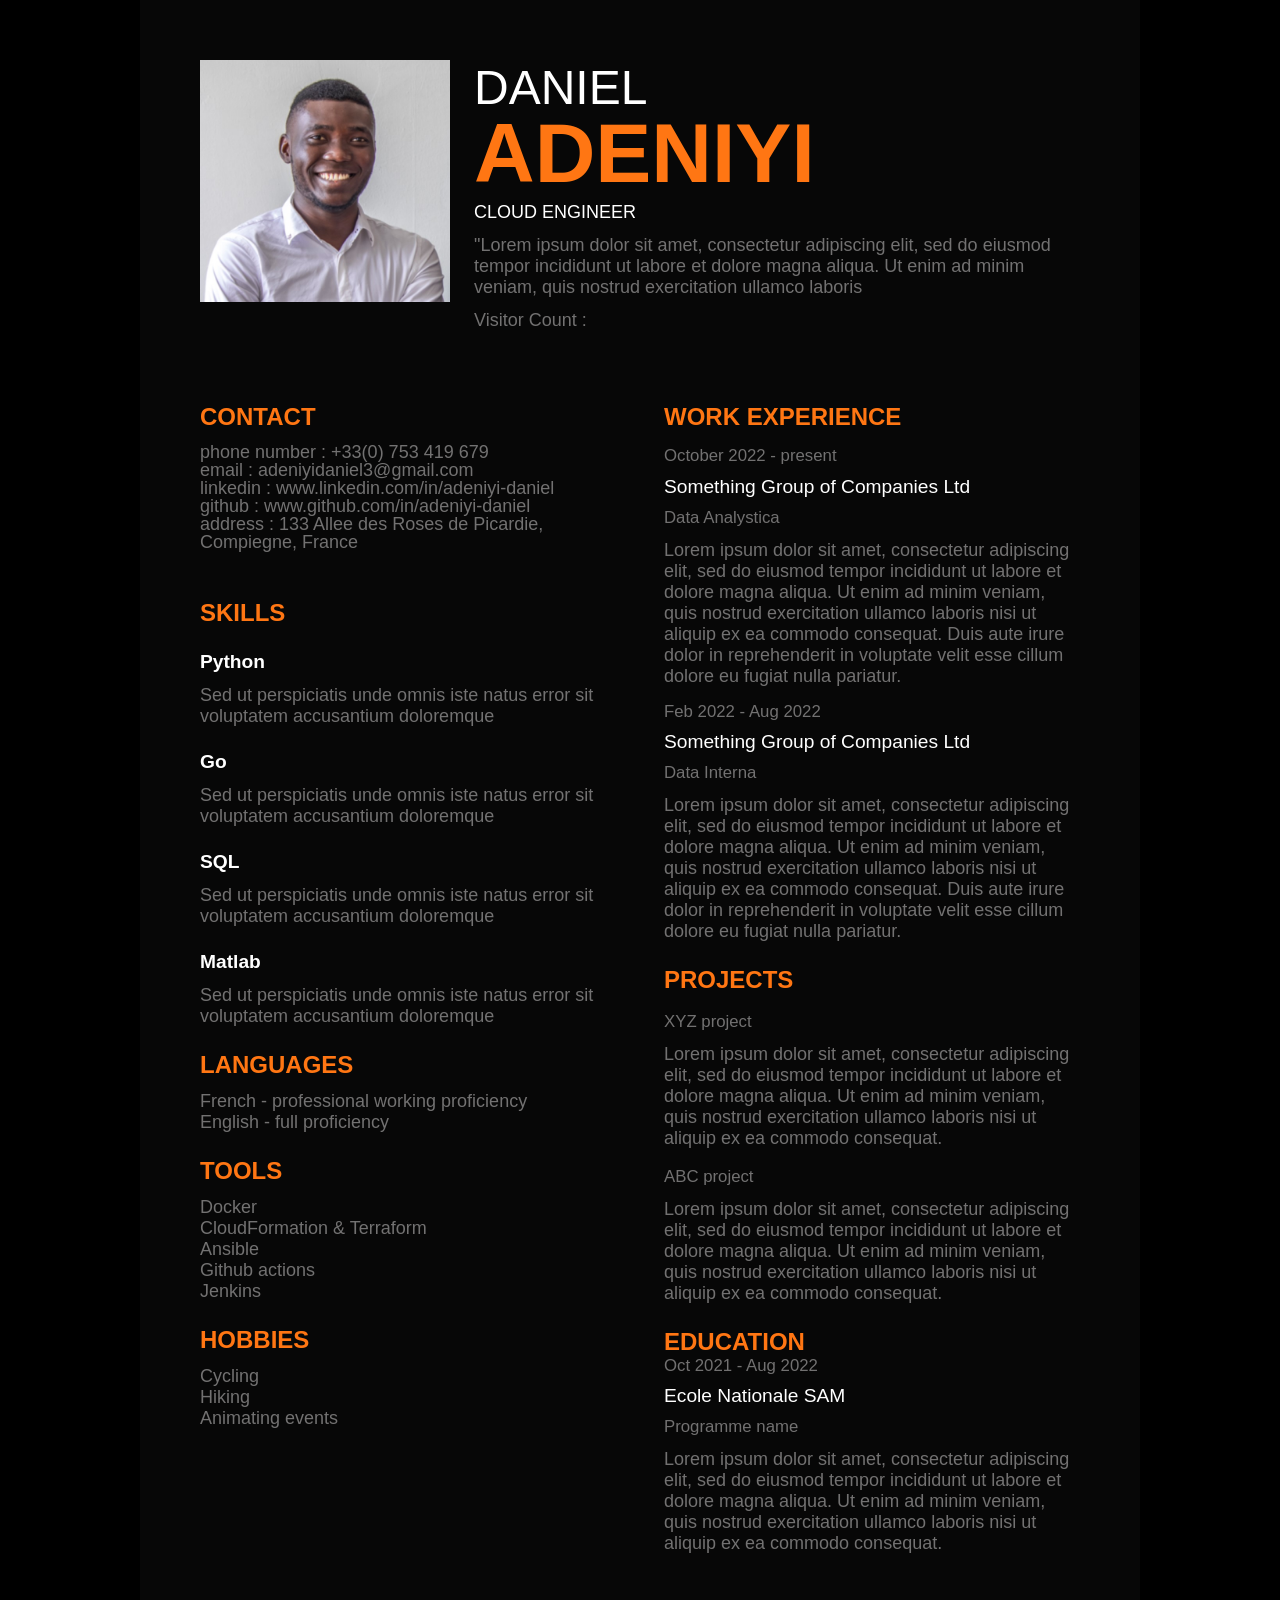
==== src/frontend/index.html @ 698f5b25 "api gateway set up but not sure its working, lambda also set up, skeleton dynamodb setup" ====
<!DOCTYPE html> 
<html lang="en">
    <head>
        <meta charset="UTF-8">
        <meta http-equiv="X-UA-Compatible" content="IE=edge">
        <meta name="viewport" content="width=device-width, initial-scale=1.0">
        <link rel="stylesheet" href="styles.css">
        <title>Resume</title>
        <script>
            fetch('https://g62pfaqks9.execute-api.us-east-1.amazonaws.com/Prod/visitorCount')
                .then(response => response.json())
                .then((data) => {
                    document.getElementById('JSCountValue').innerText = data.CurrentCount
                })
        </script>
    </head>
    <body>
        <div class="container">
            <div class="profile">
                <div class="profile_container">
                    <div class="profile_profileImage">
                        <img src="./gg_2.jpg" alt="candidate image Daniel Adeniyi">
                    </div>
                    <div>
                        <h1 class="profile_name">
                            <span class="first_name"> Daniel </span>
                            <span class="last_name">Adeniyi </span>
                        </h1>
                        <p class="profile_title"> Cloud Engineer </p>
                        <p class="description"> 
                            "Lorem ipsum dolor sit amet, consectetur adipiscing elit, sed do eiusmod tempor incididunt ut labore 
                            et dolore magna aliqua. Ut enim ad minim veniam, quis nostrud exercitation ullamco laboris
                        </p>
                        <p class="JS_Value_Get description">
                            Visitor Count :
                            <span id="JSCountValue"></span>
                        </p>
                    </div>
                </div>
            </div>
            <div class="group_1">
                <div class="Contact_Info">
                    <h3 class="Contact">Contact</h3>
                    <ul class="contact_list description" style="list-style-type: none">
                        <li>phone number : +33(0) 753 419 679</li>
                        <li>email : adeniyidaniel3@gmail.com</li>
                        <li>linkedin : www.linkedin.com/in/adeniyi-daniel</li>
                        <li>github : www.github.com/in/adeniyi-daniel</li>
                        <li>address : 133 Allee des Roses de Picardie, Compiegne, France</li>
                    </ul>
                </div>
                <div class="software">
                    <h3 class="Contact"> Skills </h3>
                    <div class="software_item">
                        <h4 class="software_name"> Python</h4>
                        <p class="description">
                            Sed ut perspiciatis unde omnis iste natus error sit voluptatem accusantium doloremque 
                        </p>
                    </div>
                    <div class="software_item">
                        <h4 class="software_name"> Go </h4>
                        <p class="description">
                            Sed ut perspiciatis unde omnis iste natus error sit voluptatem accusantium doloremque 
                        </p>
                    </div>
                    <div class="software_item">
                        <h4 class="software_name"> SQL </h4>
                        <p class="description">
                            Sed ut perspiciatis unde omnis iste natus error sit voluptatem accusantium doloremque 
                        </p>
                    </div>
                    <div class="software_item">
                        <h4 class="software_name"> Matlab </h4>
                        <p class="description">
                            Sed ut perspiciatis unde omnis iste natus error sit voluptatem accusantium doloremque
                        </p>
                    </div>
                </div>
                <div class="Lang">
                    <h3 class="Contact">Languages</h3>
                    <ul class="lang_names description" style="list-style-type: none">
                        <li>French - professional working proficiency</li>
                        <li>English - full proficiency</li>
                    </ul>
                </div>
                <div class="Tools">
                    <h3 class="Contact">Tools</h3>
                    <ul class="tool_names description" style="list-style-type: none">
                        <li>Docker</li>
                        <li>CloudFormation & Terraform</li>
                        <li>Ansible</li>
                        <li>Github actions</li>
                        <li>Jenkins</li>
                    </ul>
                </div>
                <div class="Hobbs">
                    <h3 class="Contact">Hobbies</h3>
                    <ul class="hobbies_names description" style="list-style-type: none">
                        <li>Cycling</li>
                        <li>Hiking</li>
                        <li>Animating events</li>
                    </ul>
                </div>
            </div>
            <div class="group_2">
                <div class="experience">
                    <h3 class="Contact"> Work Experience</h3>
                    <div class="exp_item">
                        <p class="item_preTitle"> October 2022 - present</p>
                        <h4 class="item_Title"> Something Group of Companies Ltd</h4>
                        <p class="item_subTitle">Data Analystica</p>
                        <p class="description">
                            Lorem ipsum dolor sit amet, consectetur adipiscing elit, sed do eiusmod tempor incididunt ut labore et dolore magna aliqua. 
                            Ut enim ad minim veniam, quis nostrud exercitation ullamco laboris nisi ut aliquip ex ea commodo consequat. 
                            Duis aute irure dolor in reprehenderit in voluptate velit esse cillum dolore eu fugiat nulla pariatur.
                        </p>
                    </div>
                    <div class="exp_item">
                        <p class="item_preTitle"> Feb 2022 - Aug 2022</p>
                        <h4 class="item_Title"> Something Group of Companies Ltd</h4>
                        <p class="item_subTitle">Data Interna</p>
                        <p class="description">
                            Lorem ipsum dolor sit amet, consectetur adipiscing elit, sed do eiusmod tempor incididunt ut labore et dolore magna aliqua. 
                            Ut enim ad minim veniam, quis nostrud exercitation ullamco laboris nisi ut aliquip ex ea commodo consequat. 
                            Duis aute irure dolor in reprehenderit in voluptate velit esse cillum dolore eu fugiat nulla pariatur.
                        </p>
                    </div>
                </div>
                <div class="prj">
                    <h3 class="Contact"> Projects</h3>
                    <div class="prj_item">
                        <p class="item_subTitle">XYZ project</p>
                        <p class="description">
                            Lorem ipsum dolor sit amet, consectetur adipiscing elit, sed do eiusmod tempor incididunt ut labore et dolore magna aliqua. 
                            Ut enim ad minim veniam, quis nostrud exercitation ullamco laboris nisi ut aliquip ex ea commodo consequat. 
                        </p>
                    </div>
                    <div class="prj_item">
                        <p class="item_subTitle">ABC project</p>
                        <p class="description">
                            Lorem ipsum dolor sit amet, consectetur adipiscing elit, sed do eiusmod tempor incididunt ut labore et dolore magna aliqua. 
                            Ut enim ad minim veniam, quis nostrud exercitation ullamco laboris nisi ut aliquip ex ea commodo consequat. 
                        </p>
                    </div>
            </div>
            <div class="edu">
                <h3 class="Contact"> Education</h3>
                <div class="edu_item">
                    <p class="item_preTitle"> Oct 2021 - Aug 2022</p>
                    <h4 class="item_Title"> Ecole Nationale SAM</h4>
                    <p class="item_subTitle">Programme name</p>
                    <p class="description">
                        Lorem ipsum dolor sit amet, consectetur adipiscing elit, sed do eiusmod tempor incididunt ut labore et dolore magna aliqua. 
                        Ut enim ad minim veniam, quis nostrud exercitation ullamco laboris nisi ut aliquip ex ea commodo consequat. 
                    </p>
                </div>
        </div>
        </div>
    </body> 
</html>
---- src/frontend/styles.css ----
@import url('https://fonts.googleapis.com/css2?family=Open+Sans:wght@300&display=swap');

*{
    padding: 0;
    margin: 0;
    box-sizing: border-box;
}

:root{
    --primary-color: #ff7613;
    --text-color: #727171;
}

html {
    font-size: 12px;
}

body {
    font-family: Inter, sans-serif;
    background-color: black;
    color: white;
}

/* common styles */
img {
    width: 100%;
}
a {
    text-decoration: none;
    color: white;
}
.description {
    margin-top: 1rem;
    font-size: 1.5rem;
    font-weight: 400;
    color: var(--text-color);
}
.Contact {
    color:var(--primary-color);
    font-weight: 700;
    font-size: 2rem;
    text-transform: uppercase;
}
.item_preTitle {
    font-size: 1.4rem;
    color:var(--text-color);
    font-weight: 300;
}
.item_Title {
    font-size: 1.6rem;
    color: white;
    font-weight: 500;
    margin: 0.8rem 0;
}
.item_subTitle {
    font-size: 1.4rem;
    color: var(--text-color);
    font-weight: 400;
}

/* layouts */
.container {
    max-width: 1000px;
    width: 90%;
    margin: 0 auto;
    display:grid;
    padding: 5rem;
    background: #070707;
    grid-template-columns: 1fr 1fr;
    gap: 4rem;
}
@media only screen and (max-width: 768px) {
    .container {
        width: 100%;
        grid-template-columns: 1fr;
        padding: 3rem;
        gap: 7rem;
    }
}
.profile {
    grid-column: 1 / -1;
    margin-bottom: 2rem;
}
.group_1 {
    display: flex;
    flex-direction: column;
    gap: 2rem;
}
.group_2 {
    display: flex;
    flex-direction: column;
    gap: 2rem;
}

/* profile */
.profile_container {
    display: flex;
    gap: 2rem;
}
.profile_profileImage {
    max-width: 250px;
}
.first_name {
    color: white;
    font-weight: 200;
    font-size: clamp(2rem, 8vw, 4rem);
    text-transform: uppercase;
    display: block;
    margin-bottom: -0.8rem;
}
.last_name {
    color:var(--primary-color);
    font-weight: 700;
    font-size: clamp(2.5rem, 15vw, 7rem);
    text-transform: uppercase;
    display: block;
}
.profile_title {
    font-size: 1.5rem;
    font-weight: 400;
    text-transform: uppercase;
}

@media only screen and (max-width: 768px) {
    .profile_container{
        flex-direction: column;
    }
}

/* Contact */
.contact_list {
    margin-top: 1rem;
    margin-bottom: 2rem;
    line-height: 1;
}

/* sotware section*/

.software_item {
    margin-top: 2rem;
}
.software_name {
    font-size: 1.6rem;
    font-weight: 700;
}

/* experience and education section*/
.exp_item {
    margin-top: 1.25rem;
}
.prj_item {
    margin-top: 1.5rem;
}
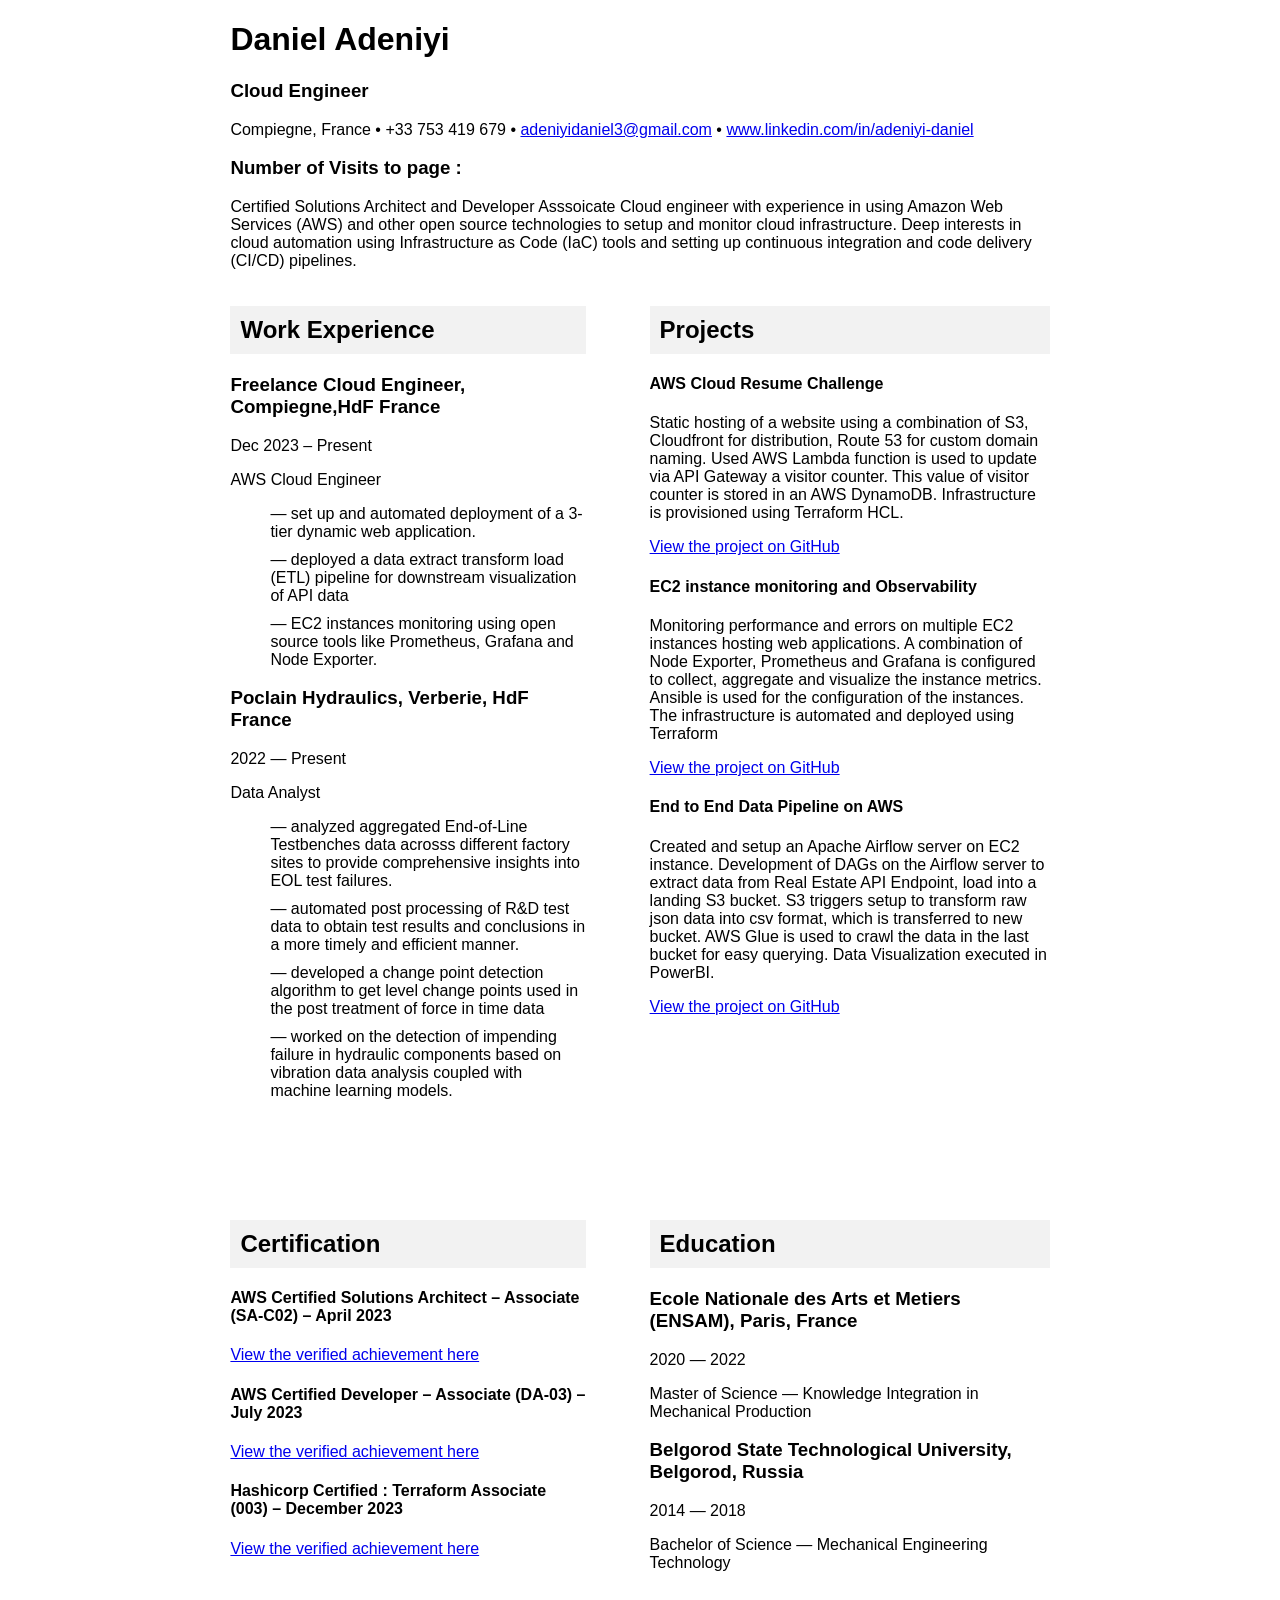
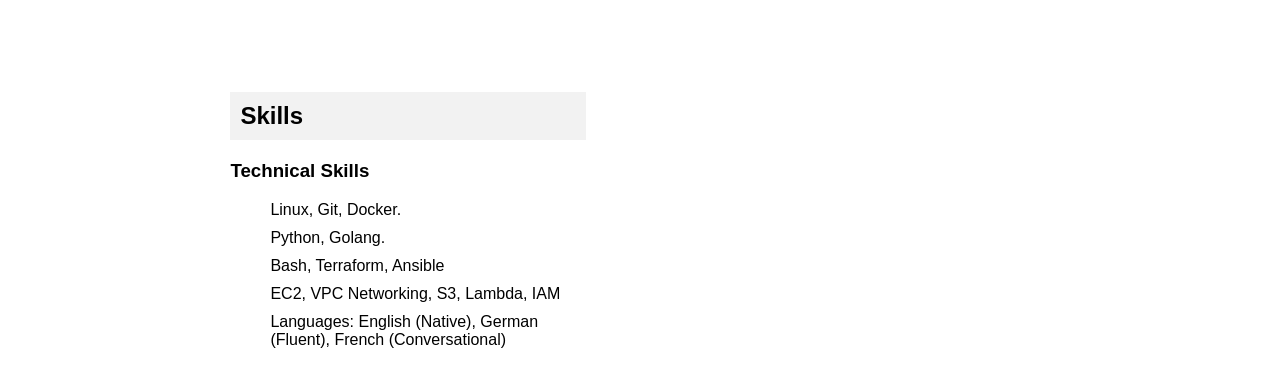
==== commit e37f2330: "nex html template" ====
--- a/src/frontend/index.html
+++ b/src/frontend/index.html
@@ -1,160 +1,126 @@
-<!DOCTYPE html> 
+<!DOCTYPE html>
 <html lang="en">
-    <head>
-        <meta charset="UTF-8">
-        <meta http-equiv="X-UA-Compatible" content="IE=edge">
-        <meta name="viewport" content="width=device-width, initial-scale=1.0">
-        <link rel="stylesheet" href="styles.css">
-        <title>Resume</title>
-        <script>
-            fetch('https://g62pfaqks9.execute-api.us-east-1.amazonaws.com/Prod/visitorCount')
-                .then(response => response.json())
-                .then((data) => {
-                    document.getElementById('JSCountValue').innerText = data.CurrentCount
-                })
-        </script>
-    </head>
-    <body>
-        <div class="container">
-            <div class="profile">
-                <div class="profile_container">
-                    <div class="profile_profileImage">
-                        <img src="./gg_2.jpg" alt="candidate image Daniel Adeniyi">
-                    </div>
-                    <div>
-                        <h1 class="profile_name">
-                            <span class="first_name"> Daniel </span>
-                            <span class="last_name">Adeniyi </span>
-                        </h1>
-                        <p class="profile_title"> Cloud Engineer </p>
-                        <p class="description"> 
-                            "Lorem ipsum dolor sit amet, consectetur adipiscing elit, sed do eiusmod tempor incididunt ut labore 
-                            et dolore magna aliqua. Ut enim ad minim veniam, quis nostrud exercitation ullamco laboris
-                        </p>
-                        <p class="JS_Value_Get description">
-                            Visitor Count :
-                            <span id="JSCountValue"></span>
-                        </p>
-                    </div>
-                </div>
-            </div>
-            <div class="group_1">
-                <div class="Contact_Info">
-                    <h3 class="Contact">Contact</h3>
-                    <ul class="contact_list description" style="list-style-type: none">
-                        <li>phone number : +33(0) 753 419 679</li>
-                        <li>email : adeniyidaniel3@gmail.com</li>
-                        <li>linkedin : www.linkedin.com/in/adeniyi-daniel</li>
-                        <li>github : www.github.com/in/adeniyi-daniel</li>
-                        <li>address : 133 Allee des Roses de Picardie, Compiegne, France</li>
-                    </ul>
-                </div>
-                <div class="software">
-                    <h3 class="Contact"> Skills </h3>
-                    <div class="software_item">
-                        <h4 class="software_name"> Python</h4>
-                        <p class="description">
-                            Sed ut perspiciatis unde omnis iste natus error sit voluptatem accusantium doloremque 
-                        </p>
-                    </div>
-                    <div class="software_item">
-                        <h4 class="software_name"> Go </h4>
-                        <p class="description">
-                            Sed ut perspiciatis unde omnis iste natus error sit voluptatem accusantium doloremque 
-                        </p>
-                    </div>
-                    <div class="software_item">
-                        <h4 class="software_name"> SQL </h4>
-                        <p class="description">
-                            Sed ut perspiciatis unde omnis iste natus error sit voluptatem accusantium doloremque 
-                        </p>
-                    </div>
-                    <div class="software_item">
-                        <h4 class="software_name"> Matlab </h4>
-                        <p class="description">
-                            Sed ut perspiciatis unde omnis iste natus error sit voluptatem accusantium doloremque
-                        </p>
-                    </div>
-                </div>
-                <div class="Lang">
-                    <h3 class="Contact">Languages</h3>
-                    <ul class="lang_names description" style="list-style-type: none">
-                        <li>French - professional working proficiency</li>
-                        <li>English - full proficiency</li>
-                    </ul>
-                </div>
-                <div class="Tools">
-                    <h3 class="Contact">Tools</h3>
-                    <ul class="tool_names description" style="list-style-type: none">
-                        <li>Docker</li>
-                        <li>CloudFormation & Terraform</li>
-                        <li>Ansible</li>
-                        <li>Github actions</li>
-                        <li>Jenkins</li>
-                    </ul>
-                </div>
-                <div class="Hobbs">
-                    <h3 class="Contact">Hobbies</h3>
-                    <ul class="hobbies_names description" style="list-style-type: none">
-                        <li>Cycling</li>
-                        <li>Hiking</li>
-                        <li>Animating events</li>
-                    </ul>
-                </div>
-            </div>
-            <div class="group_2">
-                <div class="experience">
-                    <h3 class="Contact"> Work Experience</h3>
-                    <div class="exp_item">
-                        <p class="item_preTitle"> October 2022 - present</p>
-                        <h4 class="item_Title"> Something Group of Companies Ltd</h4>
-                        <p class="item_subTitle">Data Analystica</p>
-                        <p class="description">
-                            Lorem ipsum dolor sit amet, consectetur adipiscing elit, sed do eiusmod tempor incididunt ut labore et dolore magna aliqua. 
-                            Ut enim ad minim veniam, quis nostrud exercitation ullamco laboris nisi ut aliquip ex ea commodo consequat. 
-                            Duis aute irure dolor in reprehenderit in voluptate velit esse cillum dolore eu fugiat nulla pariatur.
-                        </p>
-                    </div>
-                    <div class="exp_item">
-                        <p class="item_preTitle"> Feb 2022 - Aug 2022</p>
-                        <h4 class="item_Title"> Something Group of Companies Ltd</h4>
-                        <p class="item_subTitle">Data Interna</p>
-                        <p class="description">
-                            Lorem ipsum dolor sit amet, consectetur adipiscing elit, sed do eiusmod tempor incididunt ut labore et dolore magna aliqua. 
-                            Ut enim ad minim veniam, quis nostrud exercitation ullamco laboris nisi ut aliquip ex ea commodo consequat. 
-                            Duis aute irure dolor in reprehenderit in voluptate velit esse cillum dolore eu fugiat nulla pariatur.
-                        </p>
-                    </div>
-                </div>
-                <div class="prj">
-                    <h3 class="Contact"> Projects</h3>
-                    <div class="prj_item">
-                        <p class="item_subTitle">XYZ project</p>
-                        <p class="description">
-                            Lorem ipsum dolor sit amet, consectetur adipiscing elit, sed do eiusmod tempor incididunt ut labore et dolore magna aliqua. 
-                            Ut enim ad minim veniam, quis nostrud exercitation ullamco laboris nisi ut aliquip ex ea commodo consequat. 
-                        </p>
-                    </div>
-                    <div class="prj_item">
-                        <p class="item_subTitle">ABC project</p>
-                        <p class="description">
-                            Lorem ipsum dolor sit amet, consectetur adipiscing elit, sed do eiusmod tempor incididunt ut labore et dolore magna aliqua. 
-                            Ut enim ad minim veniam, quis nostrud exercitation ullamco laboris nisi ut aliquip ex ea commodo consequat. 
-                        </p>
-                    </div>
-            </div>
-            <div class="edu">
-                <h3 class="Contact"> Education</h3>
-                <div class="edu_item">
-                    <p class="item_preTitle"> Oct 2021 - Aug 2022</p>
-                    <h4 class="item_Title"> Ecole Nationale SAM</h4>
-                    <p class="item_subTitle">Programme name</p>
-                    <p class="description">
-                        Lorem ipsum dolor sit amet, consectetur adipiscing elit, sed do eiusmod tempor incididunt ut labore et dolore magna aliqua. 
-                        Ut enim ad minim veniam, quis nostrud exercitation ullamco laboris nisi ut aliquip ex ea commodo consequat. 
-                    </p>
-                </div>
+<head>
+    <meta charset="UTF-8">
+    <meta http-equiv="X-UA-Compatible" content="IE=edge">
+    <meta name="viewport" content="width=device-width, initial-scale=1.0">
+    <title>Cloud Engineer Resume</title>
+    <style>
+        body { width: 80%; 
+            margin: auto;
+            font-family: Helvetica, sans-serif; }
+        .container { width: 80%; 
+            margin: auto; 
+            grid-template-columns: 1fr 400px;
+            gap: 4rem;
+            display:grid;}
+        .header {width: 80%; 
+             margin: auto;
+             text-align: left; }
+        .summary {width: 80%; 
+             margin: auto;
+             text-align: left; }
+        .section-title { background-color: #f2f2f2; padding: 10px; }
+        .work-experience, .education, .skills { margin-bottom: 20px; }
+        ul { list-style-type: none; }
+        li { margin-bottom: 10px; }
+    </style>
+    <script>
+        fetch('https://nzwqcitdq4.execute-api.us-east-1.amazonaws.com/prod-stage')
+            .then(response => response.json())
+            .then((data) => {
+                document.getElementById('JSCountValue').innerText = data.CurrentCount
+            })
+    </script>
+</head>
+<body>
+    <div class="header">
+        <h1>Daniel Adeniyi</h1>
+        <h3>Cloud Engineer</h3>
+        <p>Compiegne, France • +33 753 419 679 
+            • <a href="mailto:adeniyidaniel3@gmail.com">adeniyidaniel3@gmail.com</a>
+            • <a href="www.linkedin.com/in/adeniyi-daniel" target="_blank">www.linkedin.com/in/adeniyi-daniel</a>
+        </p>
+        <div class="VisitCounter">
+            <h3>Number of Visits to page : <span id="JSCountValue"></span>
+            </h3>
         </div>
+    </div>
+    <div class="summary">
+        <p> Certified Solutions Architect and Developer Asssoicate Cloud engineer with experience in using Amazon Web Services (AWS) and other open source technologies to setup and monitor cloud infrastructure. 
+            Deep interests in cloud automation using Infrastructure as Code (IaC) tools and setting up continuous integration and code delivery (CI/CD) pipelines.
+           </p>
+    </div>
+    <div class="container">
+        <div class="work-experience">
+            <h2 class="section-title">Work Experience</h2>
+            <!-- Resume Worded Experience -->
+            <h3>Freelance Cloud Engineer, Compiegne,HdF France</h3>
+            <p>Dec 2023 – Present</p>
+            <p>AWS Cloud Engineer</p>
+            <ul>
+                <li>— set up and automated deployment of a 3-tier dynamic web application.</li>
+                <li>— deployed a data extract transform load (ETL) pipeline for downstream visualization of API data</li>
+                <li>— EC2 instances monitoring using open source tools like Prometheus, Grafana and Node Exporter.</li>
+            </ul>
+            <!-- Growthsi Experience -->
+            <h3>Poclain Hydraulics, Verberie, HdF France</h3>
+            <p>2022 — Present</p>
+            <p>Data Analyst</p>
+            <ul>
+                <li>— analyzed aggregated End-of-Line Testbenches data acrosss different factory sites to provide comprehensive insights into EOL test failures.</li>
+                <li>— automated post processing of R&D test data to obtain test results and conclusions in a more timely and efficient manner.</li>
+                <li>— developed a change point detection algorithm to get level change points used in the post treatment of force in time data</li>
+                <li>— worked on the detection of impending failure in hydraulic components based on vibration data analysis coupled with machine learning models.</li>
+            </ul>
         </div>
-    </body> 
-</html>+        <div class="projects">
+            <h2 class="section-title">Projects</h2>
+            <h4>AWS Cloud Resume Challenge</h4>
+            <p>Static hosting of a website using a combination of S3, Cloudfront for distribution, Route 53 for custom domain naming. 
+                Used AWS Lambda function is used to update via API Gateway a visitor counter. This value of visitor counter is stored in an AWS DynamoDB.
+                Infrastructure is provisioned using Terraform HCL.</p>
+            <a href="https://github.com/dan-sys" target="_blank">View the project on GitHub</a>
+            <h4>EC2 instance monitoring and Observability</h4>
+            <p>Monitoring performance and errors on multiple EC2 instances hosting web applications. A combination of Node Exporter, Prometheus and 
+                Grafana is configured to collect, aggregate and visualize the instance metrics. Ansible is used for the configuration of the instances.
+                The infrastructure is automated and deployed using Terraform</p>
+                <a href="https://github.com/dan-sys" target="_blank">View the project on GitHub</a>
+            <h4>End to End Data Pipeline on AWS</h4>
+            <p>Created and setup an Apache Airflow server on EC2 instance. Development of DAGs on the Airflow server to extract data from Real Estate API Endpoint, 
+                load into a landing S3 bucket. S3 triggers setup to transform raw json data into csv format, which is transferred to new bucket.
+                AWS Glue is used to crawl the data in the last bucket for easy querying. Data Visualization executed in PowerBI.</p>
+            <a href="https://github.com/dan-sys" target="_blank">View the project on GitHub</a>
+        </div>
+        <div class="certifications">
+            <h2 class="section-title">Certification</h2>
+            <h4>AWS Certified Solutions Architect – Associate (SA-C02) – April 2023</h4>
+            <a href="https://www.credly.com/badges/17923bd1-b749-4cb5-be9c-94b7bcaa1022/public_url" target="_blank">View the verified achievement here</a>
+            <h4>AWS Certified Developer – Associate (DA-03) – July 2023</h4>
+            <a href="https://www.credly.com/badges/55c412af-86bf-481e-b638-e4dd7d6a12b4/public_url" target="_blank">View the verified achievement here</a>
+            <h4>Hashicorp Certified : Terraform Associate (003) – December 2023</h4>
+            <a href="https://www.credly.com/badges/f999744c-c0e1-41a0-b8cb-4824a86800d0/public_url" target="_blank">View the verified achievement here</a>
+        </div>
+        <div class="education">
+            <h2 class="section-title">Education</h2>
+            <h3>Ecole Nationale des Arts et Metiers (ENSAM), Paris, France</h3>
+            <p>2020 — 2022</p>
+            <p>Master of Science — Knowledge Integration in Mechanical Production</p>
+            <h3>Belgorod State Technological University, Belgorod, Russia</h3>
+            <p>2014 — 2018</p>
+            <p>Bachelor of Science — Mechanical Engineering Technology</p>
+        </div>
+        <div class="skills">
+            <h2 class="section-title">Skills</h2>
+            <h3>Technical Skills</h3>
+            <ul>
+                <li>Linux, Git, Docker.</li>
+                <li>Python, Golang.</li>
+                <li>Bash, Terraform, Ansible</li>
+                <li>EC2, VPC Networking, S3, Lambda, IAM</li>
+                <li>Languages: English (Native), German (Fluent), French (Conversational)</li>
+            </ul>
+        </div>
+    </div>
+</body>
+</html>
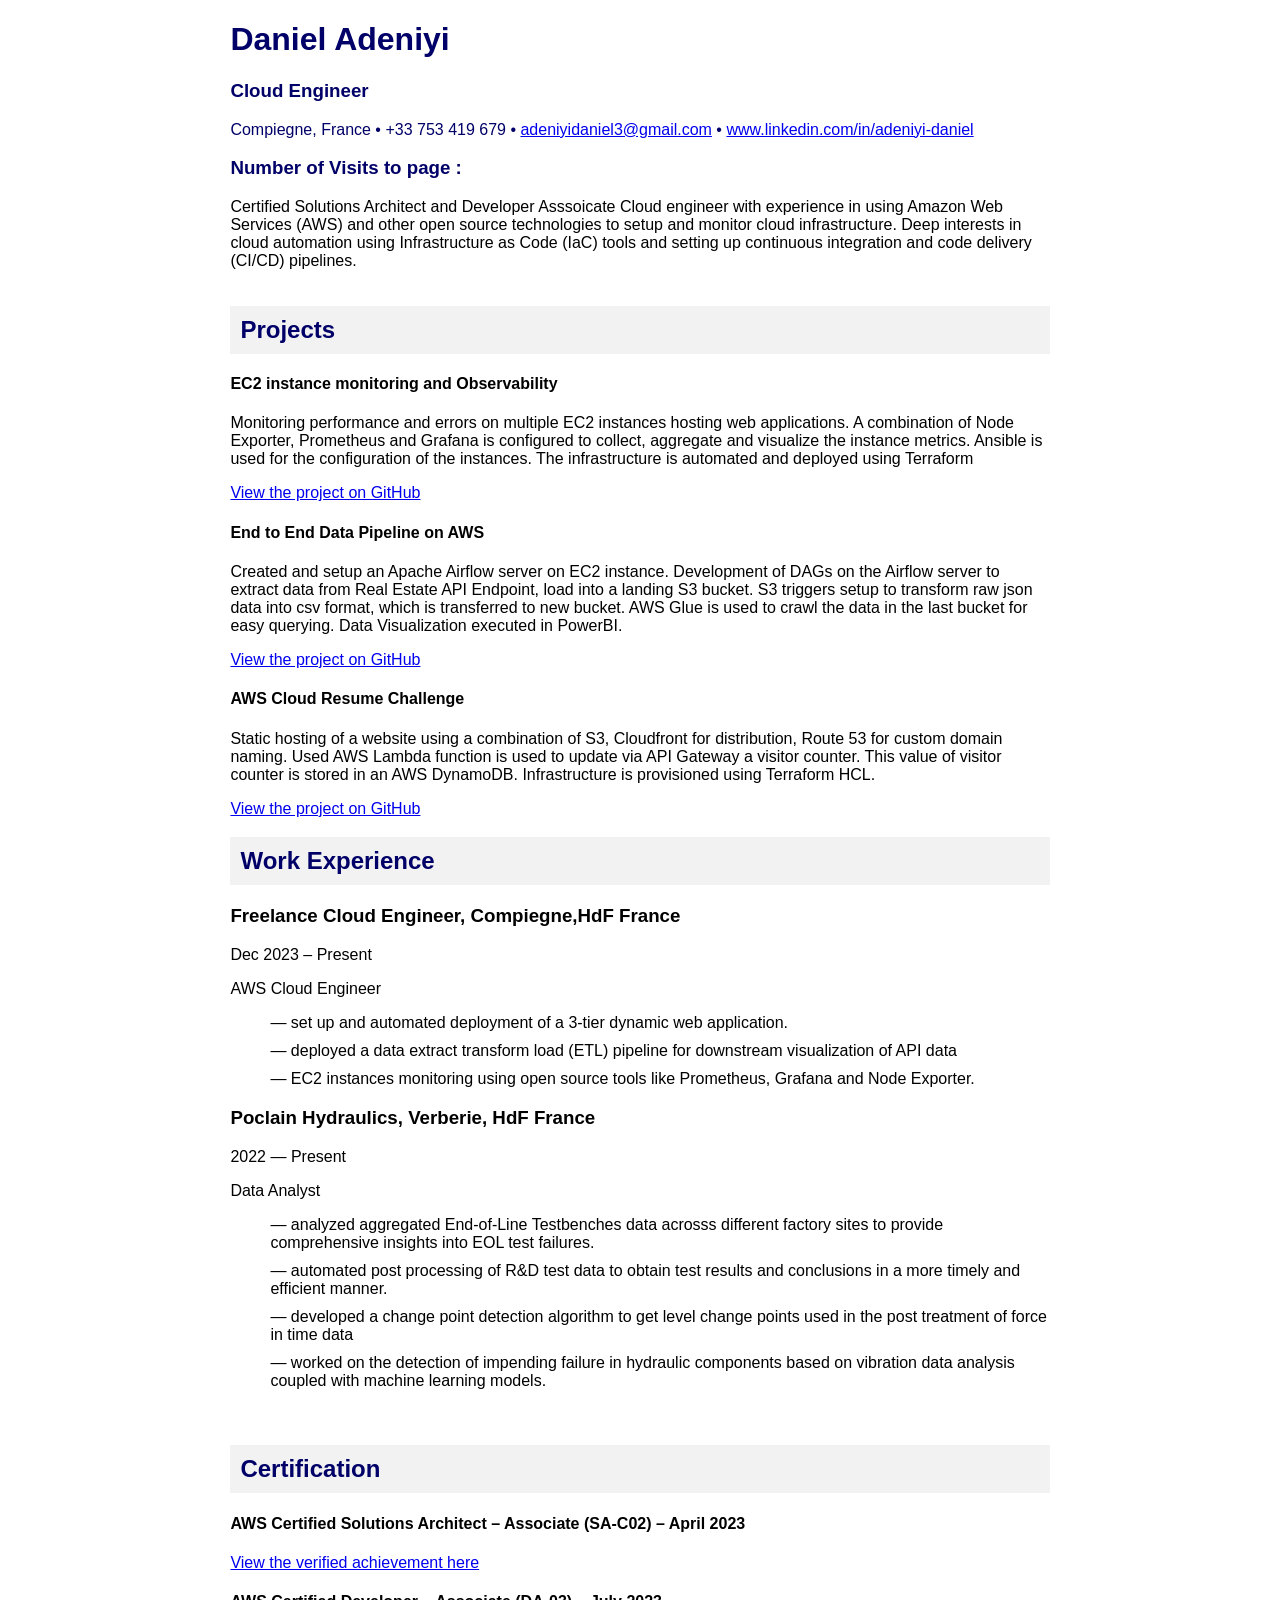
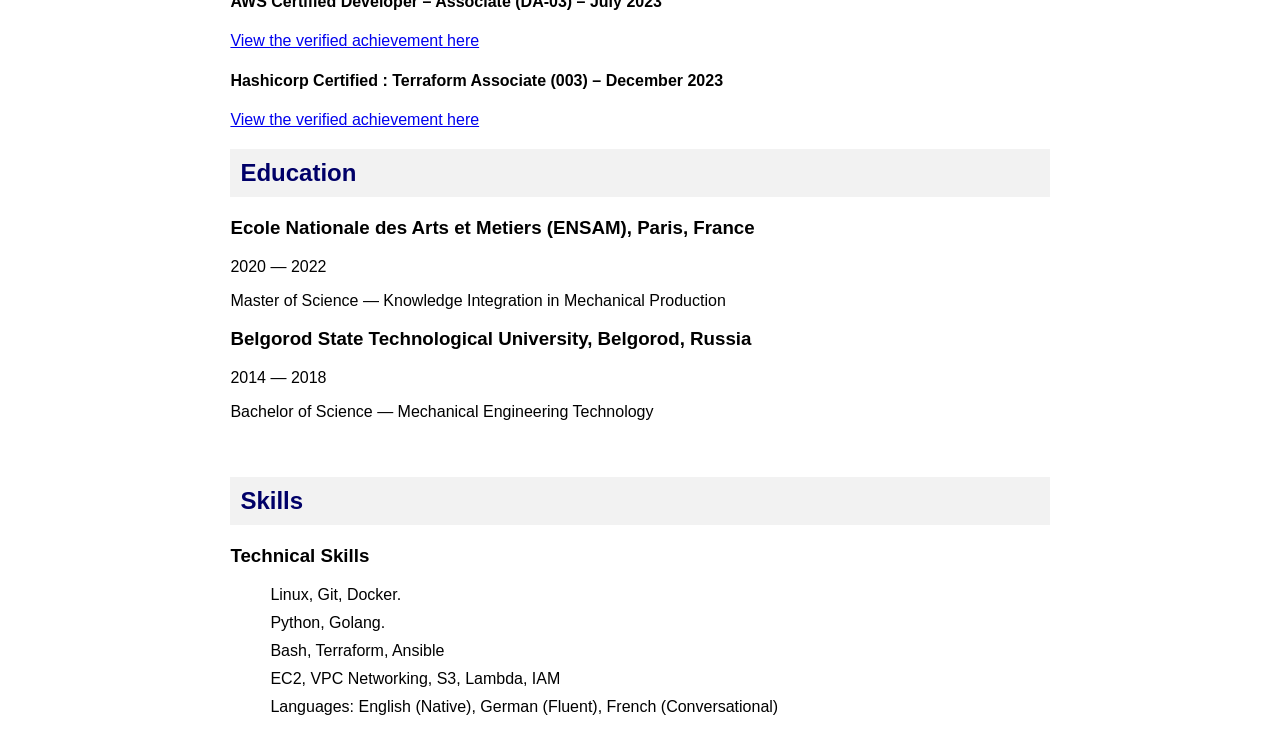
==== commit 38113ca0: "html and style update" ====
--- a/src/frontend/index.html
+++ b/src/frontend/index.html
@@ -8,19 +8,24 @@
     <style>
         body { width: 80%; 
             margin: auto;
-            font-family: Helvetica, sans-serif; }
+            font-family: 'Lucida Sans', 'Lucida Sans Regular', 'Lucida Grande', 'Lucida Sans Unicode', Geneva, Verdana, sans-serif;}
         .container { width: 80%; 
             margin: auto; 
-            grid-template-columns: 1fr 400px;
-            gap: 4rem;
-            display:grid;}
+            grid-template-columns: 1fr;
+            display:grid;
+            display: flex;
+            flex-direction: column;}
         .header {width: 80%; 
              margin: auto;
-             text-align: left; }
+             text-align: left;
+             color:	#000068;  }
         .summary {width: 80%; 
              margin: auto;
              text-align: left; }
-        .section-title { background-color: #f2f2f2; padding: 10px; }
+        .section-title { 
+            background-color: #f2f2f2;
+            padding: 10px;
+            color:	#000068; }
         .work-experience, .education, .skills { margin-bottom: 20px; }
         ul { list-style-type: none; }
         li { margin-bottom: 10px; }
@@ -52,6 +57,24 @@
            </p>
     </div>
     <div class="container">
+        <div class="projects">
+            <h2 class="section-title">Projects</h2>
+            <h4>EC2 instance monitoring and Observability</h4>
+            <p>Monitoring performance and errors on multiple EC2 instances hosting web applications. A combination of Node Exporter, Prometheus and 
+                Grafana is configured to collect, aggregate and visualize the instance metrics. Ansible is used for the configuration of the instances.
+                The infrastructure is automated and deployed using Terraform</p>
+                <a href="https://github.com/dan-sys" target="_blank">View the project on GitHub</a>
+            <h4>End to End Data Pipeline on AWS</h4>
+            <p>Created and setup an Apache Airflow server on EC2 instance. Development of DAGs on the Airflow server to extract data from Real Estate API Endpoint, 
+                load into a landing S3 bucket. S3 triggers setup to transform raw json data into csv format, which is transferred to new bucket.
+                AWS Glue is used to crawl the data in the last bucket for easy querying. Data Visualization executed in PowerBI.</p>
+            <a href="https://github.com/dan-sys" target="_blank">View the project on GitHub</a>
+            <h4>AWS Cloud Resume Challenge</h4>
+            <p>Static hosting of a website using a combination of S3, Cloudfront for distribution, Route 53 for custom domain naming. 
+                Used AWS Lambda function is used to update via API Gateway a visitor counter. This value of visitor counter is stored in an AWS DynamoDB.
+                Infrastructure is provisioned using Terraform HCL.</p>
+            <a href="https://github.com/dan-sys" target="_blank">View the project on GitHub</a>
+        </div>
         <div class="work-experience">
             <h2 class="section-title">Work Experience</h2>
             <!-- Resume Worded Experience -->
@@ -73,25 +96,7 @@
                 <li>— developed a change point detection algorithm to get level change points used in the post treatment of force in time data</li>
                 <li>— worked on the detection of impending failure in hydraulic components based on vibration data analysis coupled with machine learning models.</li>
             </ul>
-        </div>
-        <div class="projects">
-            <h2 class="section-title">Projects</h2>
-            <h4>AWS Cloud Resume Challenge</h4>
-            <p>Static hosting of a website using a combination of S3, Cloudfront for distribution, Route 53 for custom domain naming. 
-                Used AWS Lambda function is used to update via API Gateway a visitor counter. This value of visitor counter is stored in an AWS DynamoDB.
-                Infrastructure is provisioned using Terraform HCL.</p>
-            <a href="https://github.com/dan-sys" target="_blank">View the project on GitHub</a>
-            <h4>EC2 instance monitoring and Observability</h4>
-            <p>Monitoring performance and errors on multiple EC2 instances hosting web applications. A combination of Node Exporter, Prometheus and 
-                Grafana is configured to collect, aggregate and visualize the instance metrics. Ansible is used for the configuration of the instances.
-                The infrastructure is automated and deployed using Terraform</p>
-                <a href="https://github.com/dan-sys" target="_blank">View the project on GitHub</a>
-            <h4>End to End Data Pipeline on AWS</h4>
-            <p>Created and setup an Apache Airflow server on EC2 instance. Development of DAGs on the Airflow server to extract data from Real Estate API Endpoint, 
-                load into a landing S3 bucket. S3 triggers setup to transform raw json data into csv format, which is transferred to new bucket.
-                AWS Glue is used to crawl the data in the last bucket for easy querying. Data Visualization executed in PowerBI.</p>
-            <a href="https://github.com/dan-sys" target="_blank">View the project on GitHub</a>
-        </div>
+        </div>       
         <div class="certifications">
             <h2 class="section-title">Certification</h2>
             <h4>AWS Certified Solutions Architect – Associate (SA-C02) – April 2023</h4>
